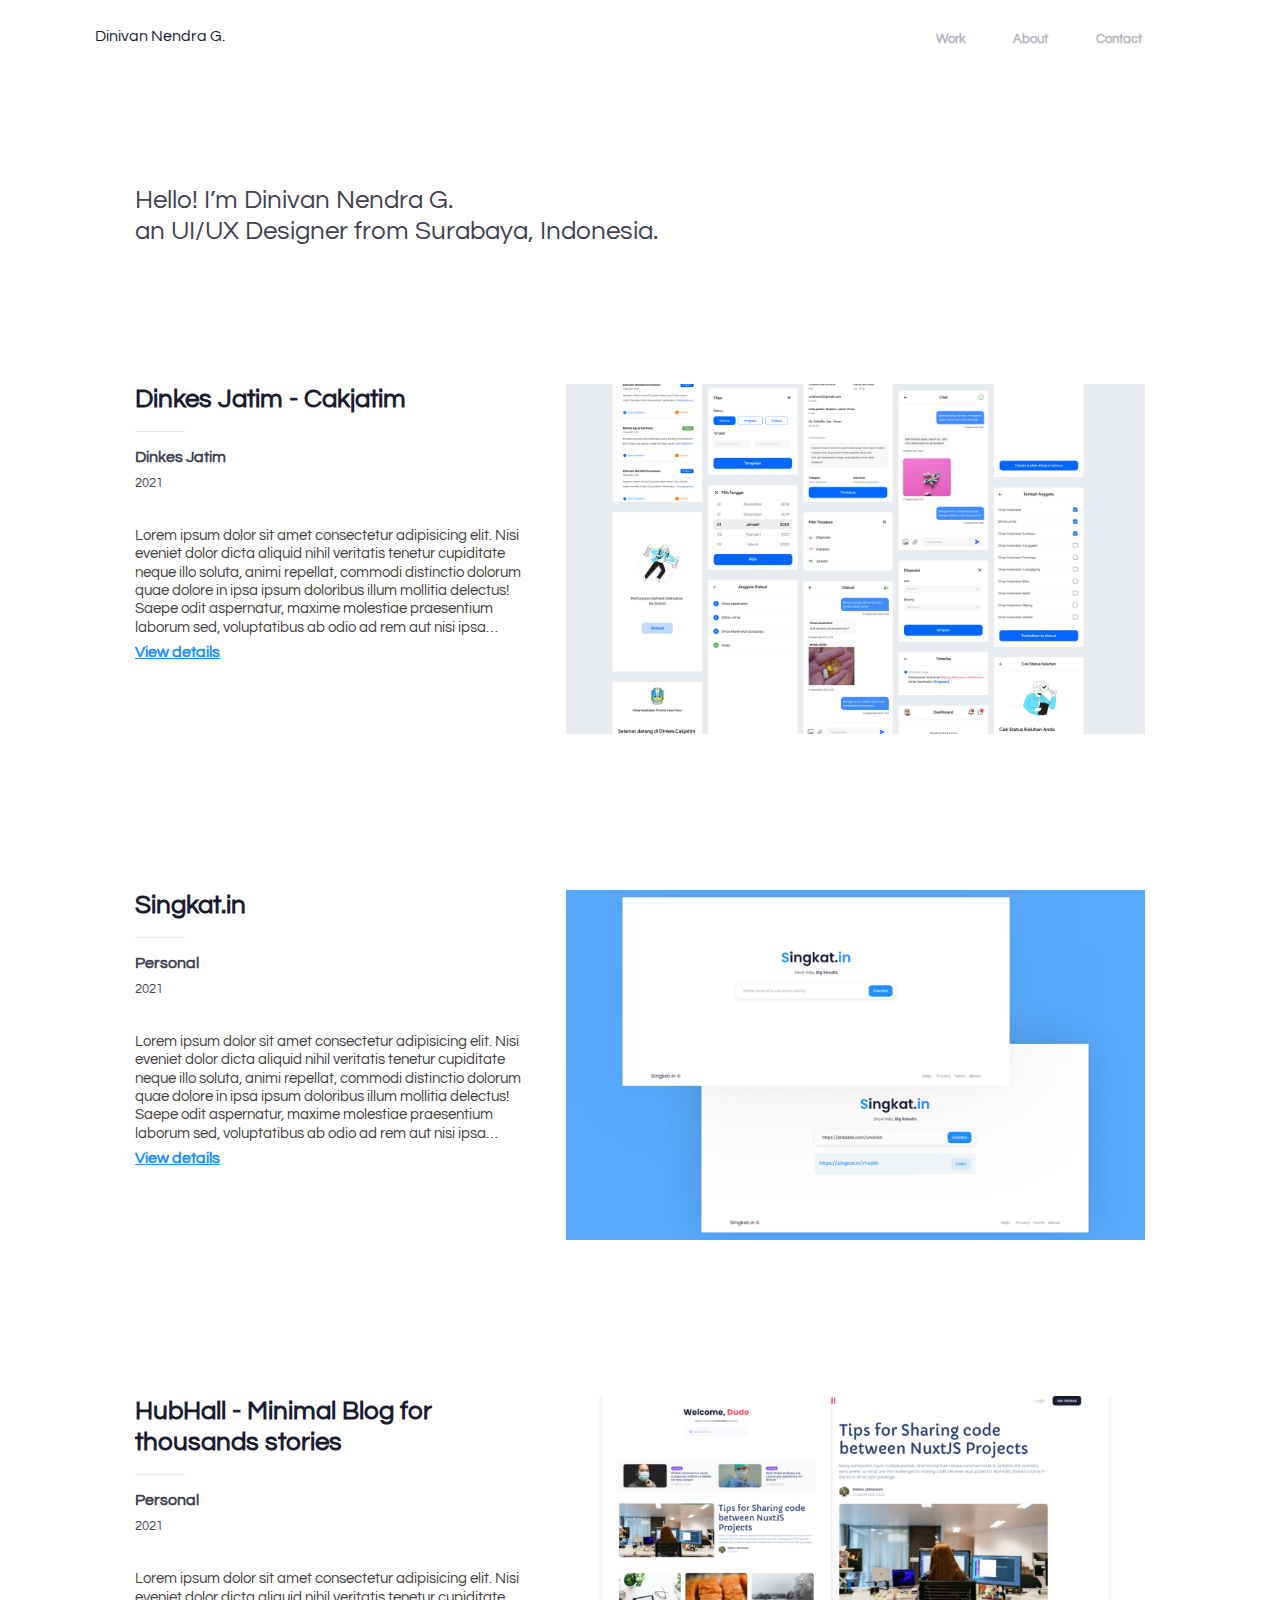
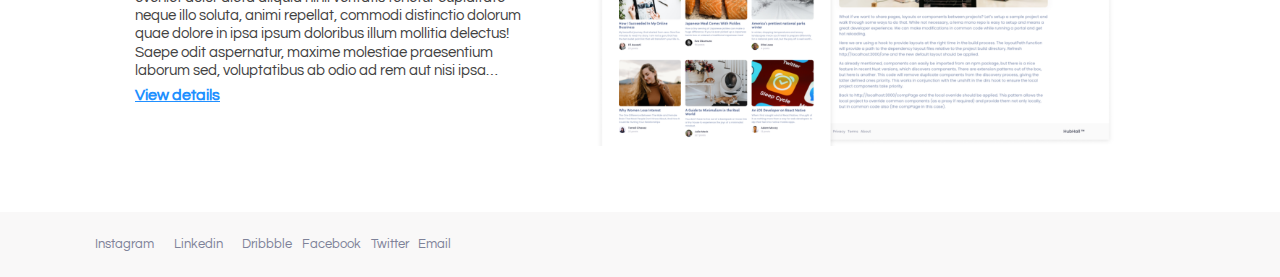
==== index.html @ f9533871 "base" ====
<!DOCTYPE html>
<html lang="en">
	<!--begin::Head-->
	<head><base href="">
		<meta charset="utf-8" />
		<title>Dinivan Nendra Gunawan | UI/UX Designer</title>
		<meta name="description" content="Updates and statistics" />
		<meta name="viewport" content="width=device-width, initial-scale=1, shrink-to-fit=no" />
		<!--begin::Fonts-->
		<link rel="stylesheet" href="https://fonts.googleapis.com/css?family=Poppins:300,400,500,600,700" />
		<!--end::Fonts-->
		<!--begin::Global Theme Styles(used by all pages)-->
		<link href="css/plugins.bundle.css" rel="stylesheet" type="text/css" />
		<link href="css/prismjs.bundle.css" rel="stylesheet" type="text/css" />
        <link href="css/style.bundle.css" rel="stylesheet" type="text/css" />
        <link href="css/custom.css" rel="stylesheet" type="text/css" />
		<!--end::Global Theme Styles-->
		<!--begin::Layout Themes(used by all pages)-->
		<!--end::Layout Themes-->
		<link rel="shortcut icon" href="media/ico.png" />
	</head>
	<!--end::Head-->
	<!--begin::Body-->
	<body id="kt_body" class="quick-panel-right demo-panel-right offcanvas-right header-fixed header-mobile-fixed aside-enabled aside-static page-loading">
		<!--begin::Main-->
		<!--begin::Header Mobile-->
		<div id="kt_header_mobile" class="header-mobile header-mobile-fixed">
			<!--begin::Logo-->
			<a href="index.html">
				<!-- <img alt="Logo" src="media/HubHall.png" class="logo-default max-h-30px" /> -->
				Dinivan Nendra Gunawan
			</a>
			<!--end::Logo-->
			<!--begin::Toolbar-->
			<div class="d-flex align-items-center">
				<button class="btn p-0 burger-icon rounded-0 burger-icon-left" id="kt_aside_tablet_and_mobile_toggle">
					<span></span>
				</button>
				<button class="btn btn-hover-text-primary p-0 ml-3" id="kt_header_mobile_topbar_toggle">
					
				</button>
			</div>
			<!--end::Toolbar-->
		</div>
		<!--end::Header Mobile-->
		<div class="d-flex flex-column flex-root">
			<!--begin::Page-->
			<div class="d-flex flex-row flex-column-fluid page">
				<!--begin::Wrapper-->
				<div class="d-flex flex-column flex-row-fluid wrapper" id="kt_wrapper">
					<!--begin::Header-->
					<div id="kt_header" class="header header-fixed">
						<!--begin::Container-->
						<div class="container d-flex align-items-stretch justify-content-between">
							<!--begin::Left-->
							<div class="d-none d-lg-flex align-items-center mr-3">
								<!--begin::Logo-->
								<a href="index.html" class="text-dark font-weight-bold h5">
									<!-- <img alt="Logo" src="media/HubHall.png" class="logo-sticky max-h-35px" /> -->
									Dinivan Nendra G.
								</a>
								<!--end::Logo-->
							</div>
							<!--end::Left-->
							<!--begin::Topbar-->
							<div class="topbar">
								<!--begin::Tablet & Mobile Search-->
								<div class="dropdown d-flex d-lg-none">
									<!--begin::Toggle-->
									<div class="topbar-item" data-toggle="dropdown" data-offset="10px,0px">
										<div class="btn btn-icon btn-clean btn-lg btn-dropdown mr-1">
											<span class="svg-icon svg-icon-xl">
												<!--begin::Svg Icon | path:assets/media/svg/icons/General/Search.svg-->
												<svg xmlns="http://www.w3.org/2000/svg" xmlns:xlink="http://www.w3.org/1999/xlink" width="24px" height="24px" viewBox="0 0 24 24" version="1.1">
													<g stroke="none" stroke-width="1" fill="none" fill-rule="evenodd">
														<rect x="0" y="0" width="24" height="24" />
														<path d="M14.2928932,16.7071068 C13.9023689,16.3165825 13.9023689,15.6834175 14.2928932,15.2928932 C14.6834175,14.9023689 15.3165825,14.9023689 15.7071068,15.2928932 L19.7071068,19.2928932 C20.0976311,19.6834175 20.0976311,20.3165825 19.7071068,20.7071068 C19.3165825,21.0976311 18.6834175,21.0976311 18.2928932,20.7071068 L14.2928932,16.7071068 Z" fill="#000000" fill-rule="nonzero" opacity="0.3" />
														<path d="M11,16 C13.7614237,16 16,13.7614237 16,11 C16,8.23857625 13.7614237,6 11,6 C8.23857625,6 6,8.23857625 6,11 C6,13.7614237 8.23857625,16 11,16 Z M11,18 C7.13400675,18 4,14.8659932 4,11 C4,7.13400675 7.13400675,4 11,4 C14.8659932,4 18,7.13400675 18,11 C18,14.8659932 14.8659932,18 11,18 Z" fill="#000000" fill-rule="nonzero" />
													</g>
												</svg>
												<!--end::Svg Icon-->
											</span>
										</div>
									</div>
									<!--end::Toggle-->
									<!--begin::Dropdown-->
									<div class="dropdown-menu p-0 m-0 dropdown-menu-right dropdown-menu-anim-up dropdown-menu-lg">
										<div class="quick-search quick-search-dropdown" id="kt_quick_search_dropdown">
											<!--begin:Form-->
											<form method="get" class="quick-search-form">
												<div class="input-group">
													<div class="input-group-prepend">
														<span class="input-group-text">
															<span class="svg-icon svg-icon-lg">
																<!--begin::Svg Icon | path:assets/media/svg/icons/General/Search.svg-->
																<svg xmlns="http://www.w3.org/2000/svg" xmlns:xlink="http://www.w3.org/1999/xlink" width="24px" height="24px" viewBox="0 0 24 24" version="1.1">
																	<g stroke="none" stroke-width="1" fill="none" fill-rule="evenodd">
																		<rect x="0" y="0" width="24" height="24" />
																		<path d="M14.2928932,16.7071068 C13.9023689,16.3165825 13.9023689,15.6834175 14.2928932,15.2928932 C14.6834175,14.9023689 15.3165825,14.9023689 15.7071068,15.2928932 L19.7071068,19.2928932 C20.0976311,19.6834175 20.0976311,20.3165825 19.7071068,20.7071068 C19.3165825,21.0976311 18.6834175,21.0976311 18.2928932,20.7071068 L14.2928932,16.7071068 Z" fill="#000000" fill-rule="nonzero" opacity="0.3" />
																		<path d="M11,16 C13.7614237,16 16,13.7614237 16,11 C16,8.23857625 13.7614237,6 11,6 C8.23857625,6 6,8.23857625 6,11 C6,13.7614237 8.23857625,16 11,16 Z M11,18 C7.13400675,18 4,14.8659932 4,11 C4,7.13400675 7.13400675,4 11,4 C14.8659932,4 18,7.13400675 18,11 C18,14.8659932 14.8659932,18 11,18 Z" fill="#000000" fill-rule="nonzero" />
																	</g>
																</svg>
																<!--end::Svg Icon-->
															</span>
														</span>
													</div>
													<input type="text" class="form-control" placeholder="Search..." />
													<div class="input-group-append">
														<span class="input-group-text">
															<i class="quick-search-close ki ki-close icon-sm text-muted"></i>
														</span>
													</div>
												</div>
											</form>
											<!--end::Form-->
											<!--begin::Scroll-->
											<div class="quick-search-wrapper scroll" data-scroll="true" data-height="325" data-mobile-height="200"></div>
											<!--end::Scroll-->
										</div>
									</div>
									<!--end::Dropdown-->
								</div>
								<!--end::Tablet & Mobile Search-->
								<!--begin::Create-->
								<div class="dropdown">
									<!--begin::Toggle-->
									<div class="topbar-item mr-4"  data-offset="10px,0px">
										<a href="javascript:;" class="btn font-weight-bolder btn-md btn-clean px-5 mr-4">Work</a>
										<a href="about.html" class="btn font-weight-bolder btn-md btn-clean px-5 mr-4">About</a>
										<a href="javascript:;" class="btn font-weight-bolder btn-md btn-clean px-5 mr-4">Contact</a>
										<!-- <div class="btn font-weight-bolder btn-md btn-dark px-5">Get Started</div> -->
									</div>
									<!--end::Toggle-->
								</div>
								<!--end::Create-->
							</div>
							<!--end::Topbar-->
						</div>
						<!--end::Container-->
					</div>
					<!--end::Header-->
					<!--begin::Content-->
					<div class="content d-flex flex-column flex-column-fluid" id="kt_content">
						<!--begin::Entry-->
						<div class="d-flex flex-column-fluid">
							<!--begin::Container-->
							<div class="container" id="container">
								<section class="my-20">
									<div class="row">
										<h1 class="col-md-8 col-lg-8 col-sm-12 col-xs-12 font-weight-normal ">Hello! I’m Dinivan Nendra G. <br>an UI/UX Designer from Surabaya, Indonesia.</h1>
									</div>
								</section>

								<section id="projects">
									
								</section>
							</div>
                            <!--end::Container-->
						</div>
						<!--end::Entry-->
					</div>
					<!--end::Content-->
					<!--begin::Footer-->
					<div class="footer py-4 d-flex flex-lg-column bg-footer" id="kt_footer">
						<!--begin::Container-->
						<div class="container d-flex flex-column flex-md-row align-items-center justify-content-between">
							<!--begin::Nav-->
							<div class="nav nav-dark order-2 order-md-1">
								<a href="https://www.instagram.com/dinivan.nendra/" target="_blank" class="nav-link pr-3 pl-0">Instagram</a>
								<a href="https://www.linkedin.com/in/dinivan-nendra-gunawan-bb0a64122/" target="_blank" class="nav-link px-3">Linkedin</a>
                                <a href="https://dribbble.com/unaivan" target="_blank" class="nav-link pl-3 pr-0">Dribbble</a>
								<a href="https://www.facebook.com/dean.n.indra/" target="_blank" class="nav-link pl-3 pr-0">Facebook</a>
								<a href="https://twitter.com/unaivan_" target="_blank" class="nav-link pl-3 pr-0">Twitter</a>
								<a href="mailto:dinivannendragunawan@gmail.com" class="nav-link pl-3 pr-0">Email</a>
							</div>
							<!--end::Nav-->
							<!--begin::Copyright-->
							<!-- <div class="text-dark order-1 order-md-2">
								<a href="javascript:;" class="text-dark-75 text-hover-primary h5 font-weight-bold">HubHall &trade;</a>
							</div> -->
							<!--end::Copyright-->
						</div>
						<!--end::Container-->
					</div>
					<!--end::Footer-->
				</div>
				<!--end::Wrapper-->
			</div>
			<!--end::Page-->
		</div>
		<!--end::Main-->
		<!--begin::Scrolltop-->
		<div id="kt_scrolltop" class="scrolltop">
			<span class="svg-icon">
				<!--begin::Svg Icon | path:assets/media/svg/icons/Navigation/Up-2.svg-->
				<svg xmlns="http://www.w3.org/2000/svg" xmlns:xlink="http://www.w3.org/1999/xlink" width="24px" height="24px" viewBox="0 0 24 24" version="1.1">
					<g stroke="none" stroke-width="1" fill="none" fill-rule="evenodd">
						<polygon points="0 0 24 0 24 24 0 24" />
						<rect fill="#000000" opacity="0.3" x="11" y="10" width="2" height="10" rx="1" />
						<path d="M6.70710678,12.7071068 C6.31658249,13.0976311 5.68341751,13.0976311 5.29289322,12.7071068 C4.90236893,12.3165825 4.90236893,11.6834175 5.29289322,11.2928932 L11.2928932,5.29289322 C11.6714722,4.91431428 12.2810586,4.90106866 12.6757246,5.26284586 L18.6757246,10.7628459 C19.0828436,11.1360383 19.1103465,11.7686056 18.7371541,12.1757246 C18.3639617,12.5828436 17.7313944,12.6103465 17.3242754,12.2371541 L12.0300757,7.38413782 L6.70710678,12.7071068 Z" fill="#000000" fill-rule="nonzero" />
					</g>
				</svg>
				<!--end::Svg Icon-->
			</span>
		</div>
		<!--end::Scrolltop-->
		<!--begin::Global Config(global config for global JS scripts)-->
		<script>var KTAppSettings = { "breakpoints": { "sm": 576, "md": 768, "lg": 992, "xl": 1200, "xxl": 1200 }, "colors": { "theme": { "base": { "white": "#ffffff", "primary": "#6993FF", "secondary": "#E5EAEE", "success": "#1BC5BD", "info": "#8950FC", "warning": "#FFA800", "danger": "#F64E60", "light": "#F3F6F9", "dark": "#212121" }, "light": { "white": "#ffffff", "primary": "#E1E9FF", "secondary": "#ECF0F3", "success": "#C9F7F5", "info": "#EEE5FF", "warning": "#FFF4DE", "danger": "#FFE2E5", "light": "#F3F6F9", "dark": "#D6D6E0" }, "inverse": { "white": "#ffffff", "primary": "#ffffff", "secondary": "#212121", "success": "#ffffff", "info": "#ffffff", "warning": "#ffffff", "danger": "#ffffff", "light": "#464E5F", "dark": "#ffffff" } }, "gray": { "gray-100": "#F3F6F9", "gray-200": "#ECF0F3", "gray-300": "#E5EAEE", "gray-400": "#D6D6E0", "gray-500": "#B5B5C3", "gray-600": "#80808F", "gray-700": "#464E5F", "gray-800": "#1B283F", "gray-900": "#212121" } }, "font-family": "Poppins" };</script>
		<!--end::Global Config-->
		<!--begin::Global Theme Bundle(used by all pages)-->
		<script src="js/plugins.bundle.js"></script>
		<script src="js/prismjs.bundle.js"></script>
		<script src="js/scripts.bundle.js"></script>
		<!--end::Global Theme Bundle-->
		<!--begin::Page Scripts(used by this page)-->
		<!-- <script src="assets/js/pages/widgets.js"></script> -->
		<!--end::Page Scripts-->
		<script>
			window.onresize = function() {
    			toggle();
			}
			document.addEventListener("DOMContentLoaded", function(event) {
				toggle();
			});

			function toggle() {
				if (window.innerWidth < 800) { 
					document.getElementById("container").classList.remove("px-20");
					document.getElementById("container").classList.add("px-10");  
				}
				else {
					document.getElementById("container").classList.remove("px-10");
					document.getElementById("container").classList.add("px-20");  
				}    
			}
		</script>
		<script src="js/index.js"></script>
	</body>
	<!--end::Body-->
</html>
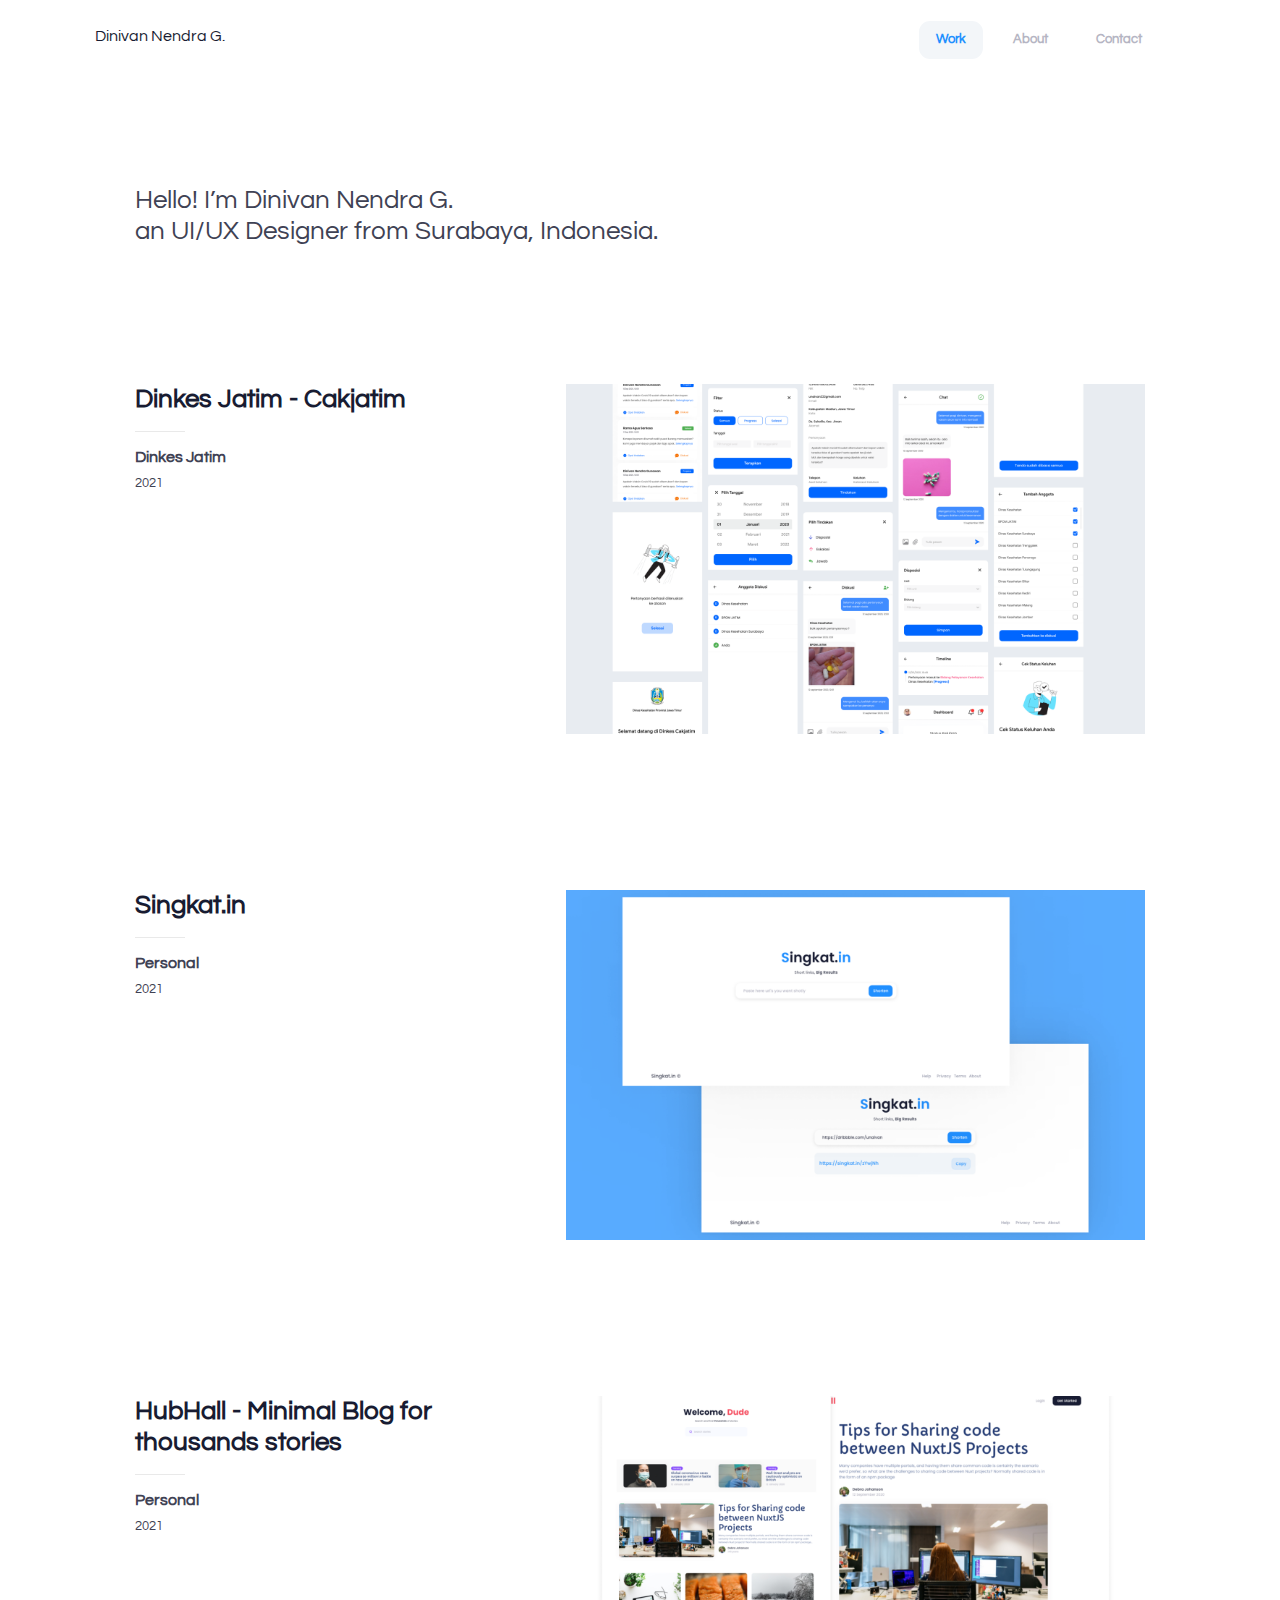
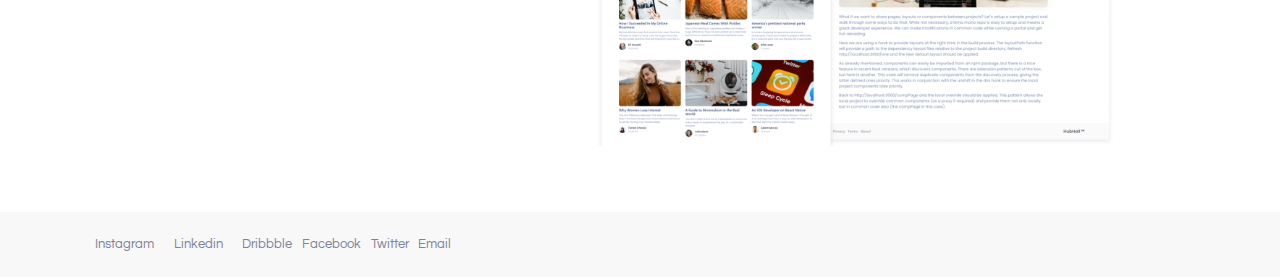
==== commit 07982c3a: "update contact info" ====
--- a/index.html
+++ b/index.html
@@ -11,7 +11,6 @@
 		<!--end::Fonts-->
 		<!--begin::Global Theme Styles(used by all pages)-->
 		<link href="css/plugins.bundle.css" rel="stylesheet" type="text/css" />
-		<link href="css/prismjs.bundle.css" rel="stylesheet" type="text/css" />
         <link href="css/style.bundle.css" rel="stylesheet" type="text/css" />
         <link href="css/custom.css" rel="stylesheet" type="text/css" />
 		<!--end::Global Theme Styles-->
@@ -24,14 +23,10 @@
 	<body id="kt_body" class="quick-panel-right demo-panel-right offcanvas-right header-fixed header-mobile-fixed aside-enabled aside-static page-loading">
 		<!--begin::Main-->
 		<!--begin::Header Mobile-->
-		<div id="kt_header_mobile" class="header-mobile header-mobile-fixed">
-			<!--begin::Logo-->
+		<!-- <div id="kt_header_mobile" class="header-mobile header-mobile-fixed">
 			<a href="index.html">
-				<!-- <img alt="Logo" src="media/HubHall.png" class="logo-default max-h-30px" /> -->
 				Dinivan Nendra Gunawan
 			</a>
-			<!--end::Logo-->
-			<!--begin::Toolbar-->
 			<div class="d-flex align-items-center">
 				<button class="btn p-0 burger-icon rounded-0 burger-icon-left" id="kt_aside_tablet_and_mobile_toggle">
 					<span></span>
@@ -40,8 +35,7 @@
 					
 				</button>
 			</div>
-			<!--end::Toolbar-->
-		</div>
+		</div> -->
 		<!--end::Header Mobile-->
 		<div class="d-flex flex-column flex-root">
 			<!--begin::Page-->
@@ -64,70 +58,12 @@
 							<!--end::Left-->
 							<!--begin::Topbar-->
 							<div class="topbar">
-								<!--begin::Tablet & Mobile Search-->
-								<div class="dropdown d-flex d-lg-none">
-									<!--begin::Toggle-->
-									<div class="topbar-item" data-toggle="dropdown" data-offset="10px,0px">
-										<div class="btn btn-icon btn-clean btn-lg btn-dropdown mr-1">
-											<span class="svg-icon svg-icon-xl">
-												<!--begin::Svg Icon | path:assets/media/svg/icons/General/Search.svg-->
-												<svg xmlns="http://www.w3.org/2000/svg" xmlns:xlink="http://www.w3.org/1999/xlink" width="24px" height="24px" viewBox="0 0 24 24" version="1.1">
-													<g stroke="none" stroke-width="1" fill="none" fill-rule="evenodd">
-														<rect x="0" y="0" width="24" height="24" />
-														<path d="M14.2928932,16.7071068 C13.9023689,16.3165825 13.9023689,15.6834175 14.2928932,15.2928932 C14.6834175,14.9023689 15.3165825,14.9023689 15.7071068,15.2928932 L19.7071068,19.2928932 C20.0976311,19.6834175 20.0976311,20.3165825 19.7071068,20.7071068 C19.3165825,21.0976311 18.6834175,21.0976311 18.2928932,20.7071068 L14.2928932,16.7071068 Z" fill="#000000" fill-rule="nonzero" opacity="0.3" />
-														<path d="M11,16 C13.7614237,16 16,13.7614237 16,11 C16,8.23857625 13.7614237,6 11,6 C8.23857625,6 6,8.23857625 6,11 C6,13.7614237 8.23857625,16 11,16 Z M11,18 C7.13400675,18 4,14.8659932 4,11 C4,7.13400675 7.13400675,4 11,4 C14.8659932,4 18,7.13400675 18,11 C18,14.8659932 14.8659932,18 11,18 Z" fill="#000000" fill-rule="nonzero" />
-													</g>
-												</svg>
-												<!--end::Svg Icon-->
-											</span>
-										</div>
-									</div>
-									<!--end::Toggle-->
-									<!--begin::Dropdown-->
-									<div class="dropdown-menu p-0 m-0 dropdown-menu-right dropdown-menu-anim-up dropdown-menu-lg">
-										<div class="quick-search quick-search-dropdown" id="kt_quick_search_dropdown">
-											<!--begin:Form-->
-											<form method="get" class="quick-search-form">
-												<div class="input-group">
-													<div class="input-group-prepend">
-														<span class="input-group-text">
-															<span class="svg-icon svg-icon-lg">
-																<!--begin::Svg Icon | path:assets/media/svg/icons/General/Search.svg-->
-																<svg xmlns="http://www.w3.org/2000/svg" xmlns:xlink="http://www.w3.org/1999/xlink" width="24px" height="24px" viewBox="0 0 24 24" version="1.1">
-																	<g stroke="none" stroke-width="1" fill="none" fill-rule="evenodd">
-																		<rect x="0" y="0" width="24" height="24" />
-																		<path d="M14.2928932,16.7071068 C13.9023689,16.3165825 13.9023689,15.6834175 14.2928932,15.2928932 C14.6834175,14.9023689 15.3165825,14.9023689 15.7071068,15.2928932 L19.7071068,19.2928932 C20.0976311,19.6834175 20.0976311,20.3165825 19.7071068,20.7071068 C19.3165825,21.0976311 18.6834175,21.0976311 18.2928932,20.7071068 L14.2928932,16.7071068 Z" fill="#000000" fill-rule="nonzero" opacity="0.3" />
-																		<path d="M11,16 C13.7614237,16 16,13.7614237 16,11 C16,8.23857625 13.7614237,6 11,6 C8.23857625,6 6,8.23857625 6,11 C6,13.7614237 8.23857625,16 11,16 Z M11,18 C7.13400675,18 4,14.8659932 4,11 C4,7.13400675 7.13400675,4 11,4 C14.8659932,4 18,7.13400675 18,11 C18,14.8659932 14.8659932,18 11,18 Z" fill="#000000" fill-rule="nonzero" />
-																	</g>
-																</svg>
-																<!--end::Svg Icon-->
-															</span>
-														</span>
-													</div>
-													<input type="text" class="form-control" placeholder="Search..." />
-													<div class="input-group-append">
-														<span class="input-group-text">
-															<i class="quick-search-close ki ki-close icon-sm text-muted"></i>
-														</span>
-													</div>
-												</div>
-											</form>
-											<!--end::Form-->
-											<!--begin::Scroll-->
-											<div class="quick-search-wrapper scroll" data-scroll="true" data-height="325" data-mobile-height="200"></div>
-											<!--end::Scroll-->
-										</div>
-									</div>
-									<!--end::Dropdown-->
-								</div>
-								<!--end::Tablet & Mobile Search-->
-								<!--begin::Create-->
 								<div class="dropdown">
 									<!--begin::Toggle-->
-									<div class="topbar-item mr-4"  data-offset="10px,0px">
-										<a href="javascript:;" class="btn font-weight-bolder btn-md btn-clean px-5 mr-4">Work</a>
-										<a href="about.html" class="btn font-weight-bolder btn-md btn-clean px-5 mr-4">About</a>
-										<a href="javascript:;" class="btn font-weight-bolder btn-md btn-clean px-5 mr-4">Contact</a>
+									<div class="topbar-item mr-4" data-offset="10px,0px">
+										<a id="indexNav" href="index.html" class="btn font-weight-bolder btn-md btn-clean px-5 mr-4">Work</a>
+										<a id="aboutNav" href="about.html" class="btn font-weight-bolder btn-md btn-clean px-5 mr-4">About</a>
+										<a href="#bottom-sheet" class="btn font-weight-bolder btn-md btn-clean px-5 mr-4">Contact</a>
 										<!-- <div class="btn font-weight-bolder btn-md btn-dark px-5">Get Started</div> -->
 									</div>
 									<!--end::Toggle-->
@@ -204,16 +140,27 @@
 			</span>
 		</div>
 		<!--end::Scrolltop-->
+
+		<div id="bottom-sheet" class="overlay">
+			<aside class="social" tabindex="-1" role="dialog" aria-labelledby="modal-label" aria-hidden="true">
+				<ul class="menu">
+					<li><a href="mailto:dinivannendragunawan@gmail.com" title="Mail me"><span class="mdi mdi-instagram" aria-hidden="true" aria-role="presentation"></span> <i class="icon-3x la socicon-mail d-block"></i> E-mail</a></li>
+					<li><a href="https://www.instagram.com/dinivan.nendra/" target="_blank" title="See my Instagram"><span class="mdi mdi-instagram" aria-hidden="true" aria-role="presentation"></span> <i class="icon-3x la socicon-instagram d-block"></i> Instagram</a></li>
+					<li><a href="https://www.facebook.com/dean.n.indra/" target="_blank" title="See my Facebook"><span class="mdi mdi-instagram" aria-hidden="true" aria-role="presentation"></span> <i class="icon-3x la socicon-facebook d-block"></i> Facebook</a></li>
+					<li><a href="https://twitter.com/unaivan_" target="_blank" title="See my tweets"><span class="mdi mdi-instagram" aria-hidden="true" aria-role="presentation"></span> <i class="icon-3x la socicon-twitter d-block"></i> Twitter</a></li>
+					<li><a href="https://www.linkedin.com/in/dinivan-nendra-gunawan-bb0a64122/" target="_blank" title="See my LinkedIn"><span class="mdi mdi-instagram" aria-hidden="true" aria-role="presentation"></span> <i class="icon-3x la socicon-linkedin d-block"></i> LinkedIn</a></li>
+					<li><a href="https://dribbble.com/unaivan" target="_blank" title="See my Dribbble"><span class="mdi mdi-instagram" aria-hidden="true" aria-role="presentation"></span> <i class="icon-3x la socicon-dribbble d-block"></i> Dribbble</a></li>
+					<li><a href="https://wa.me/6289513627458" target="_blank" title="Text me"><span class="mdi mdi-instagram" aria-hidden="true" aria-role="presentation"></span> <i class="icon-3x la socicon-whatsapp d-block"></i> WhatsApp</a></li>
+				</ul>
+			</aside>
+			<a href="#close" class="btn-close" aria-hidden="true"><span class="mdi mdi-close"></span><span class="sr-only">Close</span></a>
+		</div>
+
+
 		<!--begin::Global Config(global config for global JS scripts)-->
 		<script>var KTAppSettings = { "breakpoints": { "sm": 576, "md": 768, "lg": 992, "xl": 1200, "xxl": 1200 }, "colors": { "theme": { "base": { "white": "#ffffff", "primary": "#6993FF", "secondary": "#E5EAEE", "success": "#1BC5BD", "info": "#8950FC", "warning": "#FFA800", "danger": "#F64E60", "light": "#F3F6F9", "dark": "#212121" }, "light": { "white": "#ffffff", "primary": "#E1E9FF", "secondary": "#ECF0F3", "success": "#C9F7F5", "info": "#EEE5FF", "warning": "#FFF4DE", "danger": "#FFE2E5", "light": "#F3F6F9", "dark": "#D6D6E0" }, "inverse": { "white": "#ffffff", "primary": "#ffffff", "secondary": "#212121", "success": "#ffffff", "info": "#ffffff", "warning": "#ffffff", "danger": "#ffffff", "light": "#464E5F", "dark": "#ffffff" } }, "gray": { "gray-100": "#F3F6F9", "gray-200": "#ECF0F3", "gray-300": "#E5EAEE", "gray-400": "#D6D6E0", "gray-500": "#B5B5C3", "gray-600": "#80808F", "gray-700": "#464E5F", "gray-800": "#1B283F", "gray-900": "#212121" } }, "font-family": "Poppins" };</script>
 		<!--end::Global Config-->
-		<!--begin::Global Theme Bundle(used by all pages)-->
-		<script src="js/plugins.bundle.js"></script>
-		<script src="js/prismjs.bundle.js"></script>
-		<script src="js/scripts.bundle.js"></script>
-		<!--end::Global Theme Bundle-->
-		<!--begin::Page Scripts(used by this page)-->
-		<!-- <script src="assets/js/pages/widgets.js"></script> -->
+
 		<!--end::Page Scripts-->
 		<script>
 			window.onresize = function() {
--- a/css/style.bundle.css
+++ b/css/style.bundle.css
@@ -37675,7 +37675,7 @@
   .btn.btn-clean.dropdown-toggle:after {
     color: #B5B5C3; }
   .btn.btn-clean:hover:not(.btn-text):not(:disabled):not(.disabled), .btn.btn-clean:focus:not(.btn-text), .btn.btn-clean.focus:not(.btn-text) {
-    color: #F64E60;
+    color: #47a2fc;
     background-color: #F3F6F9;
     border-color: transparent; }
     .btn.btn-clean:hover:not(.btn-text):not(:disabled):not(.disabled) i, .btn.btn-clean:focus:not(.btn-text) i, .btn.btn-clean.focus:not(.btn-text) i {
@@ -37707,7 +37707,7 @@
   .btn.btn-clean:not(:disabled):not(.disabled):active:not(.btn-text), .btn.btn-clean:not(:disabled):not(.disabled).active,
   .show > .btn.btn-clean.dropdown-toggle,
   .show .btn.btn-clean.btn-dropdown {
-    color: #F64E60;
+    color: #208FFF;
     background-color: #F3F6F9;
     border-color: transparent; }
     .btn.btn-clean:not(:disabled):not(.disabled):active:not(.btn-text) i, .btn.btn-clean:not(:disabled):not(.disabled).active i,
@@ -60521,7 +60521,8 @@
     padding: 0 15px;
     height: 50px;
     background-color: #ffffff;
-    border-bottom: 1px solid #EBEDF3; }
+    /* border-bottom: 1px solid #EBEDF3;  */
+    }
     .header-mobile-fixed .topbar {
       position: fixed;
       z-index: 96; }
--- a/css/custom.css
+++ b/css/custom.css
@@ -117,4 +117,192 @@
     margin-bottom: 3rem;
     border-width: 0;
     border-top: 1px solid #E1E1E1;
+}
+
+
+
+.overlay {
+    position: absolute;
+    right: 0;
+    left: 0;
+    bottom: 0;
+    background-color: rgba(0, 0, 0, 0.16);
+    opacity: 0;
+    transition: all 450ms cubic-bezier(0.32, 1, 0.23, 1) 0ms !important;
+  }
+  .overlay .social {
+    border-radius: 1rem 1rem 0 0;
+    position: fixed;
+    bottom: 0;
+    width: 100%;
+    background-color: #fff;
+    padding: 8px 24px 16px;
+    box-sizing: border-box;
+    box-shadow: 0px 10px 20px rgba(0, 0, 0, 0.22), 0px 14px 56px rgba(0, 0, 0, 0.25);
+    transform: translate(0, 100%);
+    transition: all 450ms cubic-bezier(0.32, 1, 0.23, 1) 100ms !important;
+  }
+  .overlay .social ul {
+    text-align: justify;
+    -moz-columns: 74px 3;
+         columns: 74px 3;
+    vertical-align: bottom;
+  }
+  .overlay .social ul li {
+    width: 74px;
+    display: inline-block;
+  }
+  .overlay .social ul a {
+    display: block;
+    margin: 8px 0;
+    color: gray;
+    text-decoration: none;
+    text-align: center;
+  }
+  .overlay .social ul a span {
+    display: inline-block;
+    width: 100%;
+  }
+  .overlay .social .facebook span {
+    color: #3b5998;
+  }
+  .overlay .social .twitter span {
+    color: #00aced;
+  }
+  .overlay .social .linkedin span {
+    color: #007bb5;
+  }
+  .overlay .social .reddit span {
+    display: block;
+    width: 48px;
+    height: 48px;
+    margin: 0 auto;
+    border-radius: 2px;
+    background-color: #cee3f8;
+    color: #fff;
+    text-shadow: 1px 1px #000, -1px -1px #000, -1px 1px #000, 1px -1px #000 !important;
+  }
+  .overlay .social .reddit span::after {
+    content: "";
+    display: block;
+    height: 4px;
+    width: 4px;
+    background-color: red;
+    border-radius: 50%;
+    position: relative;
+    top: -24px;
+    left: 16px;
+    box-shadow: 12px 0 red;
+  }
+  .overlay .social .whatsapp span {
+    color: #4dc247;
+  }
+  .overlay .btn-close {
+    color: #666;
+    transform: scale(0, 0);
+    transition: all 450ms ease-in-out 0 !important;
+  }
+  .overlay:target {
+    display: block;
+    position: fixed;
+    top: 0;
+    opacity: 1;
+  }
+  .overlay:target .social {
+    transform: translate(0, 0);
+    z-index: 9;
+  }
+  .overlay:target .btn-close {
+    display: block;
+    position: absolute;
+    top: 0;
+    left: 0;
+    bottom: 0;
+    right: 0;
+    outline: 0 none;
+    transform: scale(1, 1);
+  }
+  
+  @media screen and (min-width: 640px) {
+    .overlay {
+      padding: 0 19%;
+    }
+    .overlay .social {
+      max-width: 62%;
+      margin: 0 auto;
+    }
+    .overlay .social ul {
+      -moz-column-gap: 64px;
+           column-gap: 64px;
+    }
+  }
+  @media screen and (min-width: 960px) {
+    .overlay {
+      padding: 0 23.5%;
+    }
+    .overlay .social {
+      min-width: 384px;
+      max-width: 50%;
+    }
+    .overlay .social ul {
+      -moz-column-gap: 124px;
+           column-gap: 124px;
+    }
+  }
+  @media screen and (min-width: 1280px) {
+    .overlay {
+      padding: 0 26%;
+    }
+    .overlay .social {
+      min-width: 512px;
+      max-width: 48%;
+    }
+  }
+  @media screen and (min-width: 1440px) {
+    .overlay {
+      padding: 0 28%;
+    }
+    .overlay .social {
+      min-width: 576px;
+      max-width: 44%;
+    }
+  }
+  .mdi::before {
+    font-size: 24px;
+    line-height: 48px;
+  }
+  
+  .social .mdi::before {
+    font-size: 48px;
+  }
+  
+  .sr-only {
+    /* a generic way to visually hide content while remaining accessible to screen readers (h5bp.com) */
+    clip: rect(0 0 0 0);
+    overflow: hidden;
+    position: absolute;
+    height: 1px;
+    width: 1px;
+  }
+
+.socicon-mail {
+  color: #4081EC;
+}
+.socicon-instagram {
+  color: #E1306C;
+}
+.socicon-facebook {
+  color: #3b5998;
+}
+.socicon-twitter {
+  color: #00acee;
+}
+.socicon-linkedin {
+  color: #0e76a8;
+}
+.socicon-dribbble {
+  color: #ea4c89;
+}
+.socicon-whatsapp {
+  color: #25D366;
 }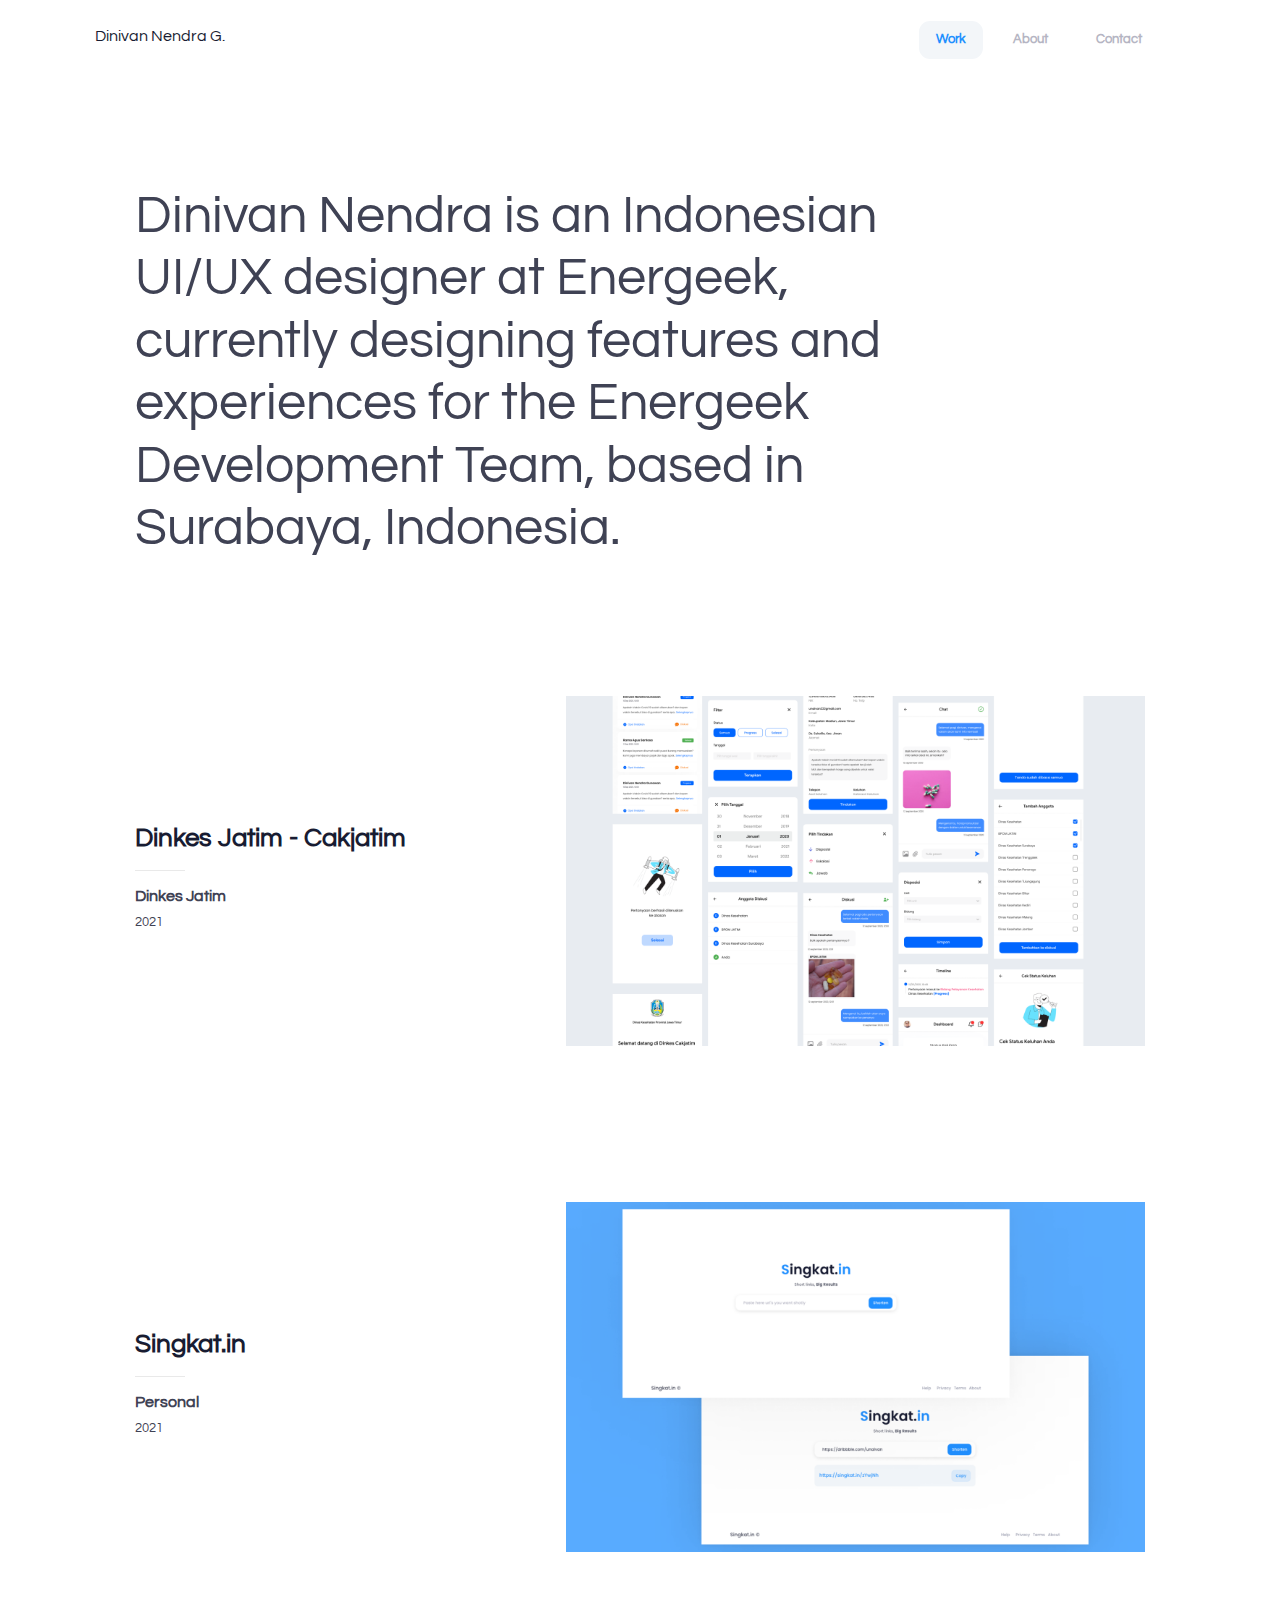
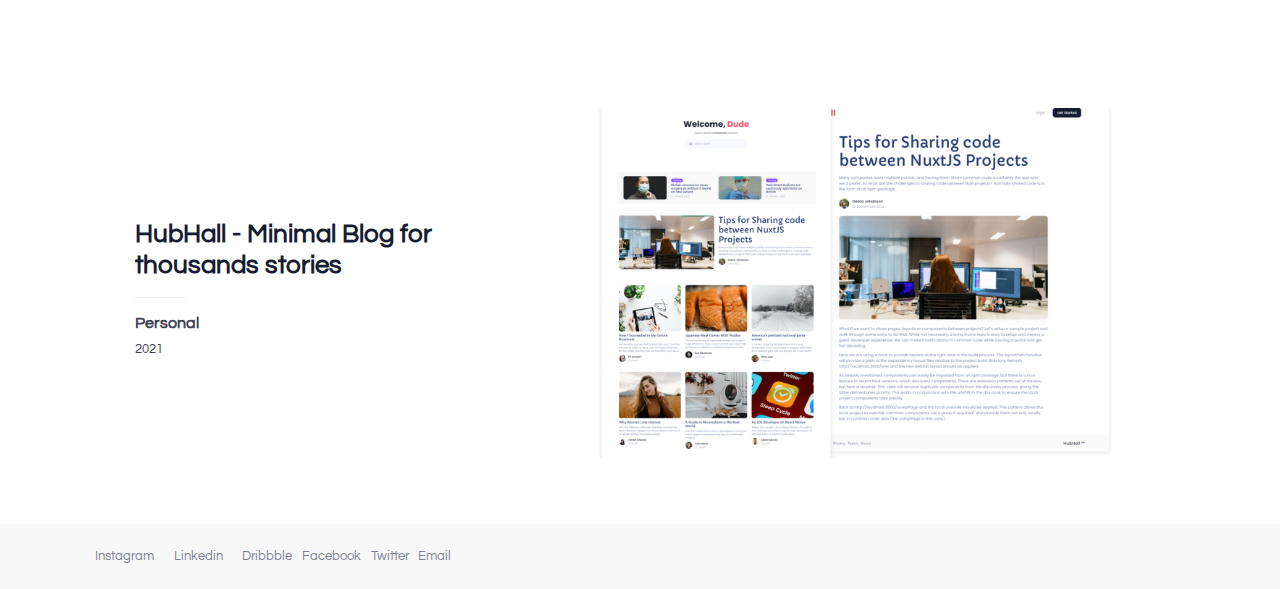
==== commit 1e1018f5: "update" ====
--- a/index.html
+++ b/index.html
@@ -83,7 +83,8 @@
 							<div class="container" id="container">
 								<section class="my-20">
 									<div class="row">
-										<h1 class="col-md-8 col-lg-8 col-sm-12 col-xs-12 font-weight-normal ">Hello! I’m Dinivan Nendra G. <br>an UI/UX Designer from Surabaya, Indonesia.</h1>
+										<!-- <h1 class="col-md-8 col-lg-8 col-sm-12 col-xs-12 font-weight-normal ">Hello! I’m Dinivan Nendra G. <br>an UI/UX Designer from Surabaya, Indonesia.</h1> -->
+										<h1 class="col-10 intro">Dinivan Nendra is an Indonesian UI/UX designer at Energeek, currently designing features and experiences for the Energeek Development Team, based in Surabaya, Indonesia.</h1>
 									</div>
 								</section>
 
--- a/css/custom.css
+++ b/css/custom.css
@@ -44,6 +44,10 @@
     width: 100%;
     height: 350px;
     object-fit: cover;
+}
+
+.intro {
+  font-size: 4rem;
 }
 
 .desc {
